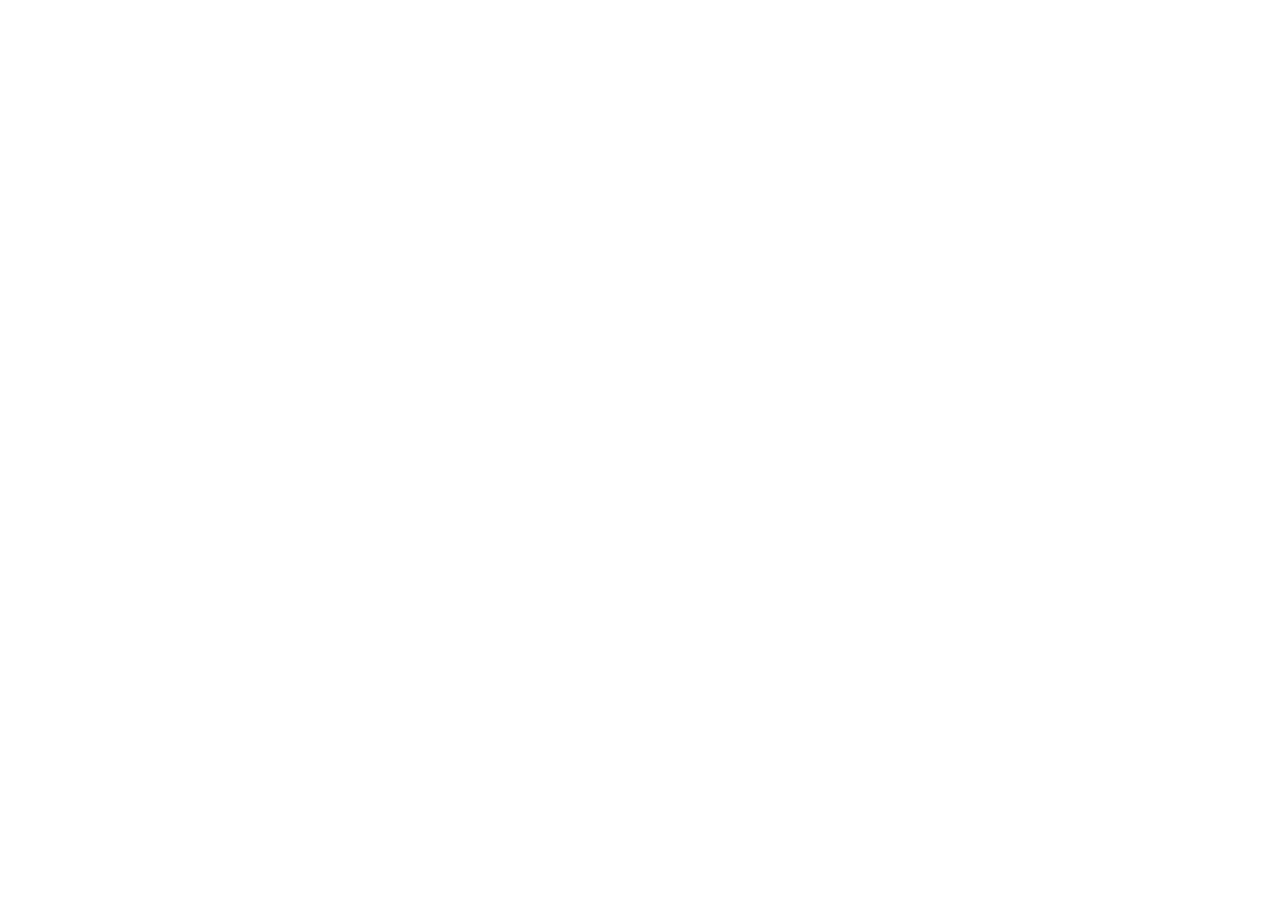
==== privacy.html @ f1d54e1d "Add privacy policy for Chrome Web Store" ====
﻿<!DOCTYPE html>
<html lang="ko">
<head>
  <meta charset="UTF-8" />
  <meta name="viewport" content="width=device-width, initial-scale=1.0" />
  <title>媛쒖씤?뺣낫泥섎━諛⑹묠 ???ㅼ씠踰??대?留곹겕 ?꾩슦誘?/title>
  <style>
    * { box-sizing: border-box; margin: 0; padding: 0; }
    body {
      font-family: -apple-system, 'Apple SD Gothic Neo', 'Noto Sans KR', sans-serif;
      background: #f8f9fa;
      color: #212529;
      padding: 40px 16px;
    }
    .wrap { max-width: 720px; margin: 0 auto; background: white; border-radius: 12px; padding: 40px; }
    h1 { font-size: 22px; font-weight: 800; margin-bottom: 8px; }
    .updated { font-size: 13px; color: #868e96; margin-bottom: 32px; }
    h2 { font-size: 16px; font-weight: 700; margin: 28px 0 10px; color: #212529; }
    p, li { font-size: 14px; line-height: 1.8; color: #495057; }
    ul { padding-left: 20px; }
    li { margin-bottom: 4px; }
    .contact { background: #f1fff7; border-radius: 8px; padding: 16px; margin-top: 32px; font-size: 13px; color: #495057; }
  </style>
</head>
<body>
<div class="wrap">
  <h1>媛쒖씤?뺣낫泥섎━諛⑹묠</h1>
  <p class="updated">理쒖쥌 ?낅뜲?댄듃: 2026??6??/p>

  <p>?ㅼ씠踰??대?留곹겕 ?꾩슦誘??댄븯 "?쒕퉬??)???ъ슜?먯쓽 媛쒖씤?뺣낫瑜?以묒슂?섍쾶 ?앷컖?섎ŉ, ?꾨옒? 媛숈씠 泥섎━?⑸땲??</p>

  <h2>1. ?섏쭛?섎뒗 ?뺣낫</h2>
  <ul>
    <li>?듬챸 ?몄뀡 ID (釉뚮씪?곗? 濡쒖뺄 ?ㅽ넗由ъ?????? ?쒕쾭 ?꾩넚)</li>
    <li>?ъ슜?먭? ?낅젰???ㅼ씠踰?釉붾줈洹?ID</li>
    <li>寃???ㅼ썙??(?대?留곹겕 異붿쿇 諛?以묐났 媛먯? 湲곕뒫 ?섑뻾 紐⑹쟻)</li>
    <li>IP 二쇱냼 (臾대즺 ?뚮옖 ?쇱씪 ?ъ슜 ?잛닔 ?쒗븳 紐⑹쟻)</li>
  </ul>

  <h2>2. ?섏쭛 紐⑹쟻</h2>
  <ul>
    <li>?대?留곹겕 異붿쿇 諛?以묐났 湲 媛먯? ?쒕퉬???쒓났</li>
    <li>?뚮옖蹂??ъ슜 ?잛닔 愿由?/li>
    <li>?쒕퉬???덉쭏 媛쒖꽑</li>
  </ul>

  <h2>3. 蹂닿? 諛???젣</h2>
  <p>?섏쭛???뺣낫???쒕퉬???쒓났 紐⑹쟻 ?ъ꽦 ???뚭린?⑸땲?? 釉붾줈洹?湲 紐⑸줉(?쒕ぉ쨌URL)? ?ъ슜?먭? 吏곸젒 ?깅줉??痍⑥냼?섍굅??怨꾩젙 ??젣 ?붿껌 ????젣?⑸땲??</p>

  <h2>4. ?????쒓났</h2>
  <p>?섏쭛??媛쒖씤?뺣낫???먯튃?곸쑝濡????먯뿉寃??쒓났?섏? ?딆뒿?덈떎. ?? AI ?대?留곹겕 遺꾩꽍???꾪빐 ?낅젰???ㅼ썙?쒕뒗 Anthropic API(Claude)???꾨떖?⑸땲?? Anthropic???곗씠??泥섎━ 諛⑹묠? <a href="https://www.anthropic.com/privacy" target="_blank">anthropic.com/privacy</a>?먯꽌 ?뺤씤?섏떎 ???덉뒿?덈떎.</p>

  <h2>5. 寃곗젣 ?뺣낫</h2>
  <p>寃곗젣???좎뒪?섏씠癒쇱툩瑜??듯빐 泥섎━?섎ŉ, 移대뱶 ?뺣낫???뱀궗 ?쒕쾭????λ릺吏 ?딆뒿?덈떎. 寃곗젣 ?뺣낫 泥섎━ 諛⑹묠? ?좎뒪?섏씠癒쇱툩 ?쎄????곕쫭?덈떎.</p>

  <h2>6. ?ъ슜??沅뚮━</h2>
  <p>?ъ슜?먮뒗 ?몄젣?좎? ?섏쭛??媛쒖씤?뺣낫???대엺, ?섏젙, ??젣瑜??붿껌?????덉뒿?덈떎. ?꾨옒 ?대찓?쇰줈 臾몄쓽??二쇱꽭??</p>

  <h2>7. ?щ＼ ?뺤옣 ?꾨줈洹몃옩 沅뚰븳 ?ъ슜 紐⑹쟻</h2>
  <ul>
    <li><strong>storage</strong>: ?몄뀡 ID 諛?釉붾줈洹??뺣낫 濡쒖뺄 ???/li>
    <li><strong>sidePanel</strong>: ?ъ씠???⑤꼸 UI ?쒖떆</li>
    <li><strong>tabs</strong>: 寃곗젣 ?섏씠吏 ?????닿린</li>
    <li><strong>scripting</strong>: ?ㅼ씠踰??먮뵒?곗뿉 留곹겕 ?먮룞 ?쎌엯</li>
    <li><strong>host_permissions (blog.naver.com)</strong>: 釉붾줈洹?湲 紐⑸줉 ?섏쭛 諛??먮뵒???묎렐</li>
  </ul>

  <div class="contact">
    臾몄쓽: <a href="mailto:support@naver-linker.com">support@naver-linker.com</a>
  </div>
</div>
</body>
</html>
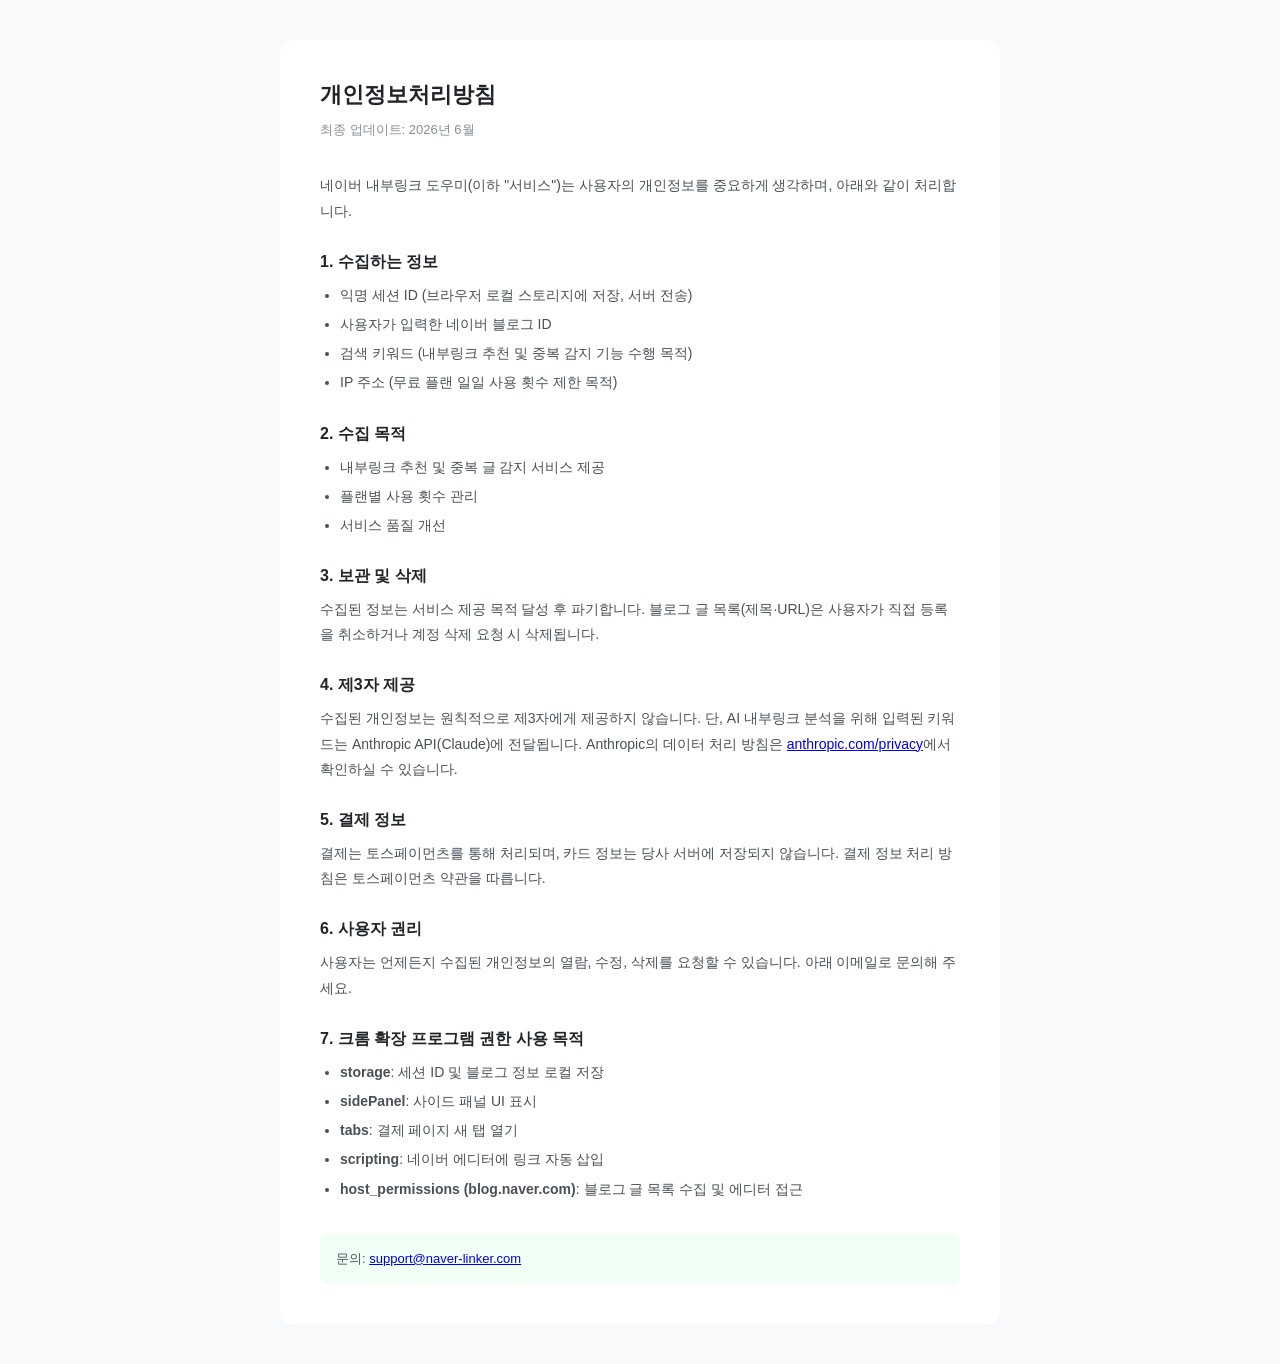
==== commit 332d6f6a: "Fix privacy.html encoding (UTF-8 no BOM)" ====
--- a/privacy.html
+++ b/privacy.html
@@ -1,74 +1 @@
-﻿<!DOCTYPE html>
-<html lang="ko">
-<head>
-  <meta charset="UTF-8" />
-  <meta name="viewport" content="width=device-width, initial-scale=1.0" />
-  <title>媛쒖씤?뺣낫泥섎━諛⑹묠 ???ㅼ씠踰??대?留곹겕 ?꾩슦誘?/title>
-  <style>
-    * { box-sizing: border-box; margin: 0; padding: 0; }
-    body {
-      font-family: -apple-system, 'Apple SD Gothic Neo', 'Noto Sans KR', sans-serif;
-      background: #f8f9fa;
-      color: #212529;
-      padding: 40px 16px;
-    }
-    .wrap { max-width: 720px; margin: 0 auto; background: white; border-radius: 12px; padding: 40px; }
-    h1 { font-size: 22px; font-weight: 800; margin-bottom: 8px; }
-    .updated { font-size: 13px; color: #868e96; margin-bottom: 32px; }
-    h2 { font-size: 16px; font-weight: 700; margin: 28px 0 10px; color: #212529; }
-    p, li { font-size: 14px; line-height: 1.8; color: #495057; }
-    ul { padding-left: 20px; }
-    li { margin-bottom: 4px; }
-    .contact { background: #f1fff7; border-radius: 8px; padding: 16px; margin-top: 32px; font-size: 13px; color: #495057; }
-  </style>
-</head>
-<body>
-<div class="wrap">
-  <h1>媛쒖씤?뺣낫泥섎━諛⑹묠</h1>
-  <p class="updated">理쒖쥌 ?낅뜲?댄듃: 2026??6??/p>
-
-  <p>?ㅼ씠踰??대?留곹겕 ?꾩슦誘??댄븯 "?쒕퉬??)???ъ슜?먯쓽 媛쒖씤?뺣낫瑜?以묒슂?섍쾶 ?앷컖?섎ŉ, ?꾨옒? 媛숈씠 泥섎━?⑸땲??</p>
-
-  <h2>1. ?섏쭛?섎뒗 ?뺣낫</h2>
-  <ul>
-    <li>?듬챸 ?몄뀡 ID (釉뚮씪?곗? 濡쒖뺄 ?ㅽ넗由ъ?????? ?쒕쾭 ?꾩넚)</li>
-    <li>?ъ슜?먭? ?낅젰???ㅼ씠踰?釉붾줈洹?ID</li>
-    <li>寃???ㅼ썙??(?대?留곹겕 異붿쿇 諛?以묐났 媛먯? 湲곕뒫 ?섑뻾 紐⑹쟻)</li>
-    <li>IP 二쇱냼 (臾대즺 ?뚮옖 ?쇱씪 ?ъ슜 ?잛닔 ?쒗븳 紐⑹쟻)</li>
-  </ul>
-
-  <h2>2. ?섏쭛 紐⑹쟻</h2>
-  <ul>
-    <li>?대?留곹겕 異붿쿇 諛?以묐났 湲 媛먯? ?쒕퉬???쒓났</li>
-    <li>?뚮옖蹂??ъ슜 ?잛닔 愿由?/li>
-    <li>?쒕퉬???덉쭏 媛쒖꽑</li>
-  </ul>
-
-  <h2>3. 蹂닿? 諛???젣</h2>
-  <p>?섏쭛???뺣낫???쒕퉬???쒓났 紐⑹쟻 ?ъ꽦 ???뚭린?⑸땲?? 釉붾줈洹?湲 紐⑸줉(?쒕ぉ쨌URL)? ?ъ슜?먭? 吏곸젒 ?깅줉??痍⑥냼?섍굅??怨꾩젙 ??젣 ?붿껌 ????젣?⑸땲??</p>
-
-  <h2>4. ?????쒓났</h2>
-  <p>?섏쭛??媛쒖씤?뺣낫???먯튃?곸쑝濡????먯뿉寃??쒓났?섏? ?딆뒿?덈떎. ?? AI ?대?留곹겕 遺꾩꽍???꾪빐 ?낅젰???ㅼ썙?쒕뒗 Anthropic API(Claude)???꾨떖?⑸땲?? Anthropic???곗씠??泥섎━ 諛⑹묠? <a href="https://www.anthropic.com/privacy" target="_blank">anthropic.com/privacy</a>?먯꽌 ?뺤씤?섏떎 ???덉뒿?덈떎.</p>
-
-  <h2>5. 寃곗젣 ?뺣낫</h2>
-  <p>寃곗젣???좎뒪?섏씠癒쇱툩瑜??듯빐 泥섎━?섎ŉ, 移대뱶 ?뺣낫???뱀궗 ?쒕쾭????λ릺吏 ?딆뒿?덈떎. 寃곗젣 ?뺣낫 泥섎━ 諛⑹묠? ?좎뒪?섏씠癒쇱툩 ?쎄????곕쫭?덈떎.</p>
-
-  <h2>6. ?ъ슜??沅뚮━</h2>
-  <p>?ъ슜?먮뒗 ?몄젣?좎? ?섏쭛??媛쒖씤?뺣낫???대엺, ?섏젙, ??젣瑜??붿껌?????덉뒿?덈떎. ?꾨옒 ?대찓?쇰줈 臾몄쓽??二쇱꽭??</p>
-
-  <h2>7. ?щ＼ ?뺤옣 ?꾨줈洹몃옩 沅뚰븳 ?ъ슜 紐⑹쟻</h2>
-  <ul>
-    <li><strong>storage</strong>: ?몄뀡 ID 諛?釉붾줈洹??뺣낫 濡쒖뺄 ???/li>
-    <li><strong>sidePanel</strong>: ?ъ씠???⑤꼸 UI ?쒖떆</li>
-    <li><strong>tabs</strong>: 寃곗젣 ?섏씠吏 ?????닿린</li>
-    <li><strong>scripting</strong>: ?ㅼ씠踰??먮뵒?곗뿉 留곹겕 ?먮룞 ?쎌엯</li>
-    <li><strong>host_permissions (blog.naver.com)</strong>: 釉붾줈洹?湲 紐⑸줉 ?섏쭛 諛??먮뵒???묎렐</li>
-  </ul>
-
-  <div class="contact">
-    臾몄쓽: <a href="mailto:support@naver-linker.com">support@naver-linker.com</a>
-  </div>
-</div>
-</body>
-</html>
-
+﻿<!DOCTYPE html> <html lang="ko"> <head>   <meta charset="UTF-8" />   <meta name="viewport" content="width=device-width, initial-scale=1.0" />   <title>개인정보처리방침 — 네이버 내부링크 도우미</title>   <style>     * { box-sizing: border-box; margin: 0; padding: 0; }     body {       font-family: -apple-system, 'Apple SD Gothic Neo', 'Noto Sans KR', sans-serif;       background: #f8f9fa;       color: #212529;       padding: 40px 16px;     }     .wrap { max-width: 720px; margin: 0 auto; background: white; border-radius: 12px; padding: 40px; }     h1 { font-size: 22px; font-weight: 800; margin-bottom: 8px; }     .updated { font-size: 13px; color: #868e96; margin-bottom: 32px; }     h2 { font-size: 16px; font-weight: 700; margin: 28px 0 10px; color: #212529; }     p, li { font-size: 14px; line-height: 1.8; color: #495057; }     ul { padding-left: 20px; }     li { margin-bottom: 4px; }     .contact { background: #f1fff7; border-radius: 8px; padding: 16px; margin-top: 32px; font-size: 13px; color: #495057; }   </style> </head> <body> <div class="wrap">   <h1>개인정보처리방침</h1>   <p class="updated">최종 업데이트: 2026년 6월</p>    <p>네이버 내부링크 도우미(이하 "서비스")는 사용자의 개인정보를 중요하게 생각하며, 아래와 같이 처리합니다.</p>    <h2>1. 수집하는 정보</h2>   <ul>     <li>익명 세션 ID (브라우저 로컬 스토리지에 저장, 서버 전송)</li>     <li>사용자가 입력한 네이버 블로그 ID</li>     <li>검색 키워드 (내부링크 추천 및 중복 감지 기능 수행 목적)</li>     <li>IP 주소 (무료 플랜 일일 사용 횟수 제한 목적)</li>   </ul>    <h2>2. 수집 목적</h2>   <ul>     <li>내부링크 추천 및 중복 글 감지 서비스 제공</li>     <li>플랜별 사용 횟수 관리</li>     <li>서비스 품질 개선</li>   </ul>    <h2>3. 보관 및 삭제</h2>   <p>수집된 정보는 서비스 제공 목적 달성 후 파기합니다. 블로그 글 목록(제목·URL)은 사용자가 직접 등록을 취소하거나 계정 삭제 요청 시 삭제됩니다.</p>    <h2>4. 제3자 제공</h2>   <p>수집된 개인정보는 원칙적으로 제3자에게 제공하지 않습니다. 단, AI 내부링크 분석을 위해 입력된 키워드는 Anthropic API(Claude)에 전달됩니다. Anthropic의 데이터 처리 방침은 <a href="https://www.anthropic.com/privacy" target="_blank">anthropic.com/privacy</a>에서 확인하실 수 있습니다.</p>    <h2>5. 결제 정보</h2>   <p>결제는 토스페이먼츠를 통해 처리되며, 카드 정보는 당사 서버에 저장되지 않습니다. 결제 정보 처리 방침은 토스페이먼츠 약관을 따릅니다.</p>    <h2>6. 사용자 권리</h2>   <p>사용자는 언제든지 수집된 개인정보의 열람, 수정, 삭제를 요청할 수 있습니다. 아래 이메일로 문의해 주세요.</p>    <h2>7. 크롬 확장 프로그램 권한 사용 목적</h2>   <ul>     <li><strong>storage</strong>: 세션 ID 및 블로그 정보 로컬 저장</li>     <li><strong>sidePanel</strong>: 사이드 패널 UI 표시</li>     <li><strong>tabs</strong>: 결제 페이지 새 탭 열기</li>     <li><strong>scripting</strong>: 네이버 에디터에 링크 자동 삽입</li>     <li><strong>host_permissions (blog.naver.com)</strong>: 블로그 글 목록 수집 및 에디터 접근</li>   </ul>    <div class="contact">     문의: <a href="mailto:support@naver-linker.com">support@naver-linker.com</a>   </div> </div> </body> </html>
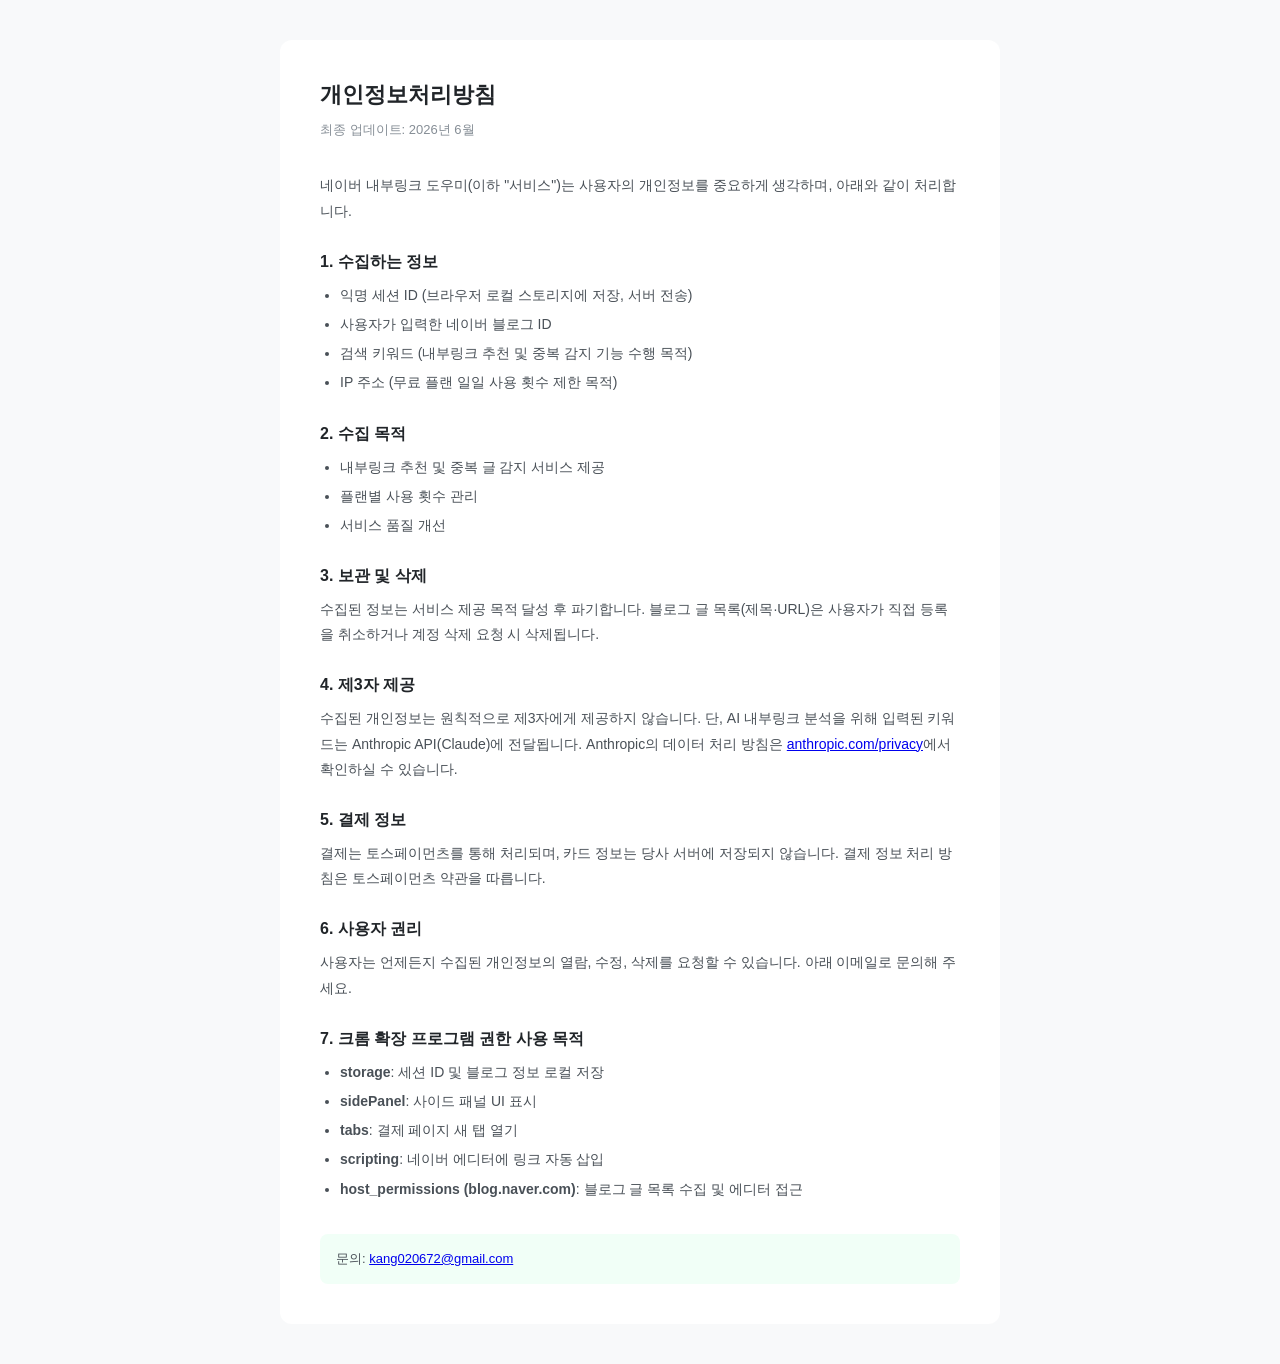
==== commit 8e77e6e5: "Update contact email to kang020672@gmail.com" ====
--- a/privacy.html
+++ b/privacy.html
@@ -1 +1 @@
-﻿<!DOCTYPE html> <html lang="ko"> <head>   <meta charset="UTF-8" />   <meta name="viewport" content="width=device-width, initial-scale=1.0" />   <title>개인정보처리방침 — 네이버 내부링크 도우미</title>   <style>     * { box-sizing: border-box; margin: 0; padding: 0; }     body {       font-family: -apple-system, 'Apple SD Gothic Neo', 'Noto Sans KR', sans-serif;       background: #f8f9fa;       color: #212529;       padding: 40px 16px;     }     .wrap { max-width: 720px; margin: 0 auto; background: white; border-radius: 12px; padding: 40px; }     h1 { font-size: 22px; font-weight: 800; margin-bottom: 8px; }     .updated { font-size: 13px; color: #868e96; margin-bottom: 32px; }     h2 { font-size: 16px; font-weight: 700; margin: 28px 0 10px; color: #212529; }     p, li { font-size: 14px; line-height: 1.8; color: #495057; }     ul { padding-left: 20px; }     li { margin-bottom: 4px; }     .contact { background: #f1fff7; border-radius: 8px; padding: 16px; margin-top: 32px; font-size: 13px; color: #495057; }   </style> </head> <body> <div class="wrap">   <h1>개인정보처리방침</h1>   <p class="updated">최종 업데이트: 2026년 6월</p>    <p>네이버 내부링크 도우미(이하 "서비스")는 사용자의 개인정보를 중요하게 생각하며, 아래와 같이 처리합니다.</p>    <h2>1. 수집하는 정보</h2>   <ul>     <li>익명 세션 ID (브라우저 로컬 스토리지에 저장, 서버 전송)</li>     <li>사용자가 입력한 네이버 블로그 ID</li>     <li>검색 키워드 (내부링크 추천 및 중복 감지 기능 수행 목적)</li>     <li>IP 주소 (무료 플랜 일일 사용 횟수 제한 목적)</li>   </ul>    <h2>2. 수집 목적</h2>   <ul>     <li>내부링크 추천 및 중복 글 감지 서비스 제공</li>     <li>플랜별 사용 횟수 관리</li>     <li>서비스 품질 개선</li>   </ul>    <h2>3. 보관 및 삭제</h2>   <p>수집된 정보는 서비스 제공 목적 달성 후 파기합니다. 블로그 글 목록(제목·URL)은 사용자가 직접 등록을 취소하거나 계정 삭제 요청 시 삭제됩니다.</p>    <h2>4. 제3자 제공</h2>   <p>수집된 개인정보는 원칙적으로 제3자에게 제공하지 않습니다. 단, AI 내부링크 분석을 위해 입력된 키워드는 Anthropic API(Claude)에 전달됩니다. Anthropic의 데이터 처리 방침은 <a href="https://www.anthropic.com/privacy" target="_blank">anthropic.com/privacy</a>에서 확인하실 수 있습니다.</p>    <h2>5. 결제 정보</h2>   <p>결제는 토스페이먼츠를 통해 처리되며, 카드 정보는 당사 서버에 저장되지 않습니다. 결제 정보 처리 방침은 토스페이먼츠 약관을 따릅니다.</p>    <h2>6. 사용자 권리</h2>   <p>사용자는 언제든지 수집된 개인정보의 열람, 수정, 삭제를 요청할 수 있습니다. 아래 이메일로 문의해 주세요.</p>    <h2>7. 크롬 확장 프로그램 권한 사용 목적</h2>   <ul>     <li><strong>storage</strong>: 세션 ID 및 블로그 정보 로컬 저장</li>     <li><strong>sidePanel</strong>: 사이드 패널 UI 표시</li>     <li><strong>tabs</strong>: 결제 페이지 새 탭 열기</li>     <li><strong>scripting</strong>: 네이버 에디터에 링크 자동 삽입</li>     <li><strong>host_permissions (blog.naver.com)</strong>: 블로그 글 목록 수집 및 에디터 접근</li>   </ul>    <div class="contact">     문의: <a href="mailto:support@naver-linker.com">support@naver-linker.com</a>   </div> </div> </body> </html>+﻿<!DOCTYPE html> <html lang="ko"> <head>   <meta charset="UTF-8" />   <meta name="viewport" content="width=device-width, initial-scale=1.0" />   <title>개인정보처리방침 — 네이버 내부링크 도우미</title>   <style>     * { box-sizing: border-box; margin: 0; padding: 0; }     body {       font-family: -apple-system, 'Apple SD Gothic Neo', 'Noto Sans KR', sans-serif;       background: #f8f9fa;       color: #212529;       padding: 40px 16px;     }     .wrap { max-width: 720px; margin: 0 auto; background: white; border-radius: 12px; padding: 40px; }     h1 { font-size: 22px; font-weight: 800; margin-bottom: 8px; }     .updated { font-size: 13px; color: #868e96; margin-bottom: 32px; }     h2 { font-size: 16px; font-weight: 700; margin: 28px 0 10px; color: #212529; }     p, li { font-size: 14px; line-height: 1.8; color: #495057; }     ul { padding-left: 20px; }     li { margin-bottom: 4px; }     .contact { background: #f1fff7; border-radius: 8px; padding: 16px; margin-top: 32px; font-size: 13px; color: #495057; }   </style> </head> <body> <div class="wrap">   <h1>개인정보처리방침</h1>   <p class="updated">최종 업데이트: 2026년 6월</p>    <p>네이버 내부링크 도우미(이하 "서비스")는 사용자의 개인정보를 중요하게 생각하며, 아래와 같이 처리합니다.</p>    <h2>1. 수집하는 정보</h2>   <ul>     <li>익명 세션 ID (브라우저 로컬 스토리지에 저장, 서버 전송)</li>     <li>사용자가 입력한 네이버 블로그 ID</li>     <li>검색 키워드 (내부링크 추천 및 중복 감지 기능 수행 목적)</li>     <li>IP 주소 (무료 플랜 일일 사용 횟수 제한 목적)</li>   </ul>    <h2>2. 수집 목적</h2>   <ul>     <li>내부링크 추천 및 중복 글 감지 서비스 제공</li>     <li>플랜별 사용 횟수 관리</li>     <li>서비스 품질 개선</li>   </ul>    <h2>3. 보관 및 삭제</h2>   <p>수집된 정보는 서비스 제공 목적 달성 후 파기합니다. 블로그 글 목록(제목·URL)은 사용자가 직접 등록을 취소하거나 계정 삭제 요청 시 삭제됩니다.</p>    <h2>4. 제3자 제공</h2>   <p>수집된 개인정보는 원칙적으로 제3자에게 제공하지 않습니다. 단, AI 내부링크 분석을 위해 입력된 키워드는 Anthropic API(Claude)에 전달됩니다. Anthropic의 데이터 처리 방침은 <a href="https://www.anthropic.com/privacy" target="_blank">anthropic.com/privacy</a>에서 확인하실 수 있습니다.</p>    <h2>5. 결제 정보</h2>   <p>결제는 토스페이먼츠를 통해 처리되며, 카드 정보는 당사 서버에 저장되지 않습니다. 결제 정보 처리 방침은 토스페이먼츠 약관을 따릅니다.</p>    <h2>6. 사용자 권리</h2>   <p>사용자는 언제든지 수집된 개인정보의 열람, 수정, 삭제를 요청할 수 있습니다. 아래 이메일로 문의해 주세요.</p>    <h2>7. 크롬 확장 프로그램 권한 사용 목적</h2>   <ul>     <li><strong>storage</strong>: 세션 ID 및 블로그 정보 로컬 저장</li>     <li><strong>sidePanel</strong>: 사이드 패널 UI 표시</li>     <li><strong>tabs</strong>: 결제 페이지 새 탭 열기</li>     <li><strong>scripting</strong>: 네이버 에디터에 링크 자동 삽입</li>     <li><strong>host_permissions (blog.naver.com)</strong>: 블로그 글 목록 수집 및 에디터 접근</li>   </ul>    <div class="contact">     문의: <a href="mailto:kang020672@gmail.com">kang020672@gmail.com</a>   </div> </div> </body> </html>
